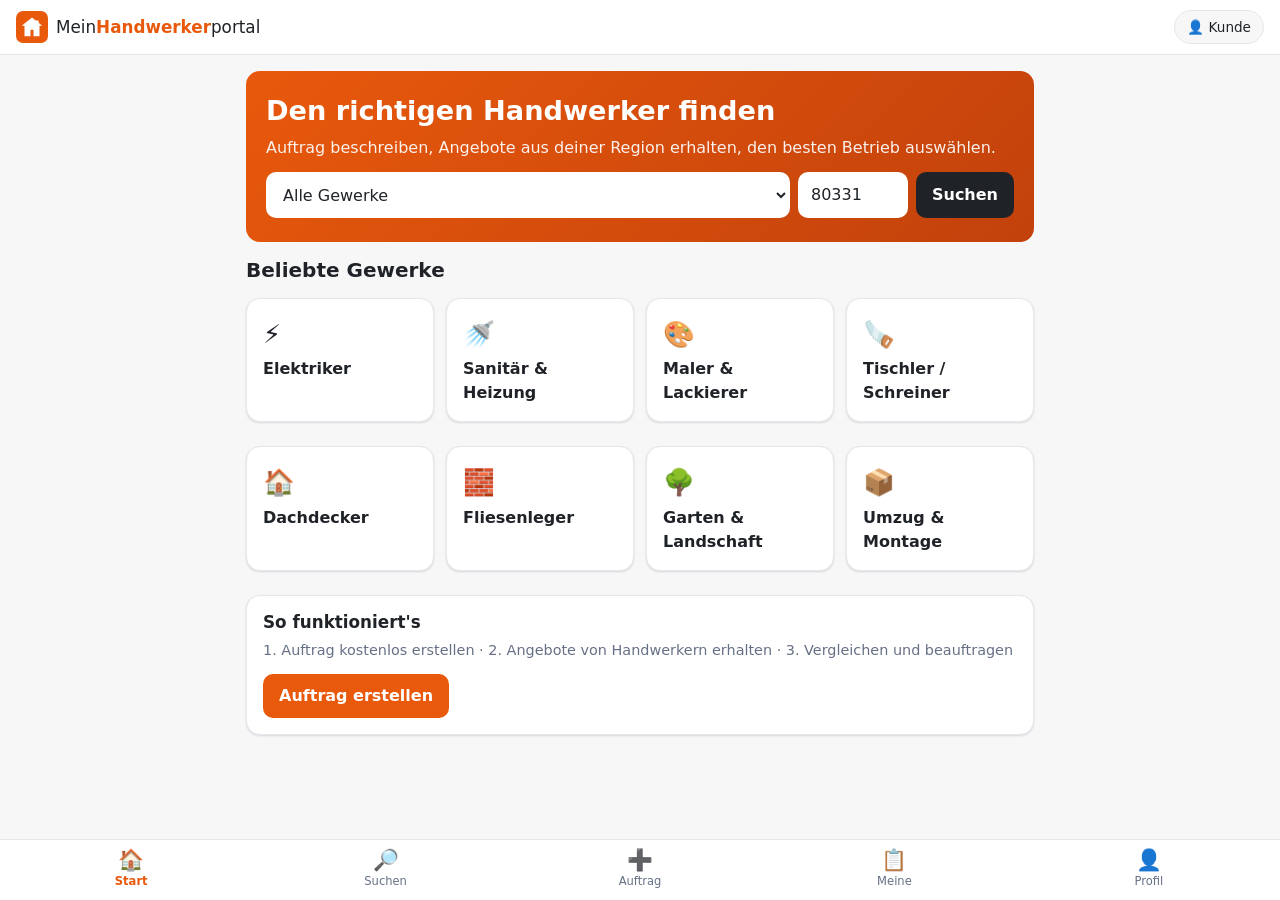
==== index.html @ 9c575790 "Prototyp der Handwerkerportal-App als installierbare PWA Kunden- und Handwerker-Modus: Handwerkersuc" ====
<!doctype html>
<html lang="de">
<head>
  <meta charset="utf-8">
  <meta name="viewport" content="width=device-width, initial-scale=1, viewport-fit=cover">
  <title>Mein Handwerkerportal</title>
  <meta name="description" content="Handwerker in deiner Region finden, Aufträge erstellen und Angebote erhalten.">
  <meta name="theme-color" content="#E8590C">
  <link rel="manifest" href="manifest.webmanifest">
  <link rel="icon" href="icons/icon.svg" type="image/svg+xml">
  <link rel="apple-touch-icon" href="icons/icon-192.png">
  <meta name="apple-mobile-web-app-capable" content="yes">
  <meta name="apple-mobile-web-app-title" content="Handwerker">
  <link rel="stylesheet" href="styles.css">
</head>
<body>
  <header class="topbar">
    <a href="#/" class="brand">
      <img src="icons/icon.svg" alt="" width="32" height="32">
      <span>Mein<b>Handwerker</b>portal</span>
    </a>
    <button id="roleToggle" class="role-toggle" type="button"></button>
  </header>

  <main id="view" tabindex="-1"></main>

  <nav class="tabbar" id="tabbar"></nav>

  <div id="toast" class="toast" role="status" aria-live="polite"></div>

  <script src="app.js"></script>
</body>
</html>
---- styles.css ----
:root {
  --brand: #E8590C;
  --brand-dark: #C2410C;
  --brand-soft: #FFF1E8;
  --bg: #F7F7F8;
  --card: #FFFFFF;
  --text: #1F2328;
  --muted: #667085;
  --line: #E4E7EC;
  --ok: #15803D;
  --ok-soft: #E8F7EE;
  --radius: 14px;
  --shadow: 0 1px 2px rgba(16,24,40,.06), 0 1px 3px rgba(16,24,40,.08);
}
@media (prefers-color-scheme: dark) {
  :root {
    --brand-soft: #3A2215;
    --bg: #111315;
    --card: #1B1E21;
    --text: #ECEDEE;
    --muted: #9BA1A6;
    --line: #2C3135;
    --ok-soft: #13291C;
    --shadow: none;
  }
}

* { box-sizing: border-box; }
html, body { margin: 0; }
body {
  font-family: system-ui, -apple-system, "Segoe UI", Roboto, sans-serif;
  background: var(--bg);
  color: var(--text);
  line-height: 1.5;
  padding-bottom: calc(72px + env(safe-area-inset-bottom));
}
a { color: var(--brand); }
h1, h2, h3 { line-height: 1.2; margin: 0 0 .5rem; }
h1 { font-size: 1.6rem; }
h2 { font-size: 1.25rem; }
h3 { font-size: 1.05rem; }
p { margin: 0 0 .75rem; }

.topbar {
  position: sticky; top: 0; z-index: 10;
  display: flex; align-items: center; justify-content: space-between; gap: 12px;
  padding: calc(10px + env(safe-area-inset-top)) 16px 10px;
  background: var(--card);
  border-bottom: 1px solid var(--line);
}
.brand { display: flex; align-items: center; gap: 8px; text-decoration: none; color: var(--text); font-size: 1.05rem; }
.brand b { color: var(--brand); }
.role-toggle {
  border: 1px solid var(--line); background: var(--bg); color: var(--text);
  border-radius: 999px; padding: 6px 12px; font: inherit; font-size: .85rem; cursor: pointer; white-space: nowrap;
}

main { max-width: 820px; margin: 0 auto; padding: 16px; outline: none; }

.hero {
  background: linear-gradient(135deg, var(--brand), var(--brand-dark));
  color: #fff; border-radius: var(--radius); padding: 24px 20px; margin-bottom: 16px;
}
.hero h1 { font-size: 1.7rem; }
.hero p { opacity: .92; }
.hero .search { display: grid; grid-template-columns: 1fr 110px auto; gap: 8px; margin-top: 12px; }
@media (max-width: 520px) { .hero .search { grid-template-columns: 1fr 1fr; } .hero .search .btn { grid-column: 1 / -1; } }

.card {
  background: var(--card); border: 1px solid var(--line); border-radius: var(--radius);
  box-shadow: var(--shadow); padding: 16px; margin-bottom: 12px;
}
.grid { display: grid; gap: 12px; grid-template-columns: repeat(auto-fill, minmax(150px, 1fr)); }
.trade {
  display: flex; flex-direction: column; align-items: flex-start; gap: 4px;
  text-decoration: none; color: var(--text); cursor: pointer; text-align: left; font: inherit;
}
.trade .emoji { font-size: 1.6rem; }
.trade:hover { border-color: var(--brand); }

.row { display: flex; gap: 12px; align-items: center; justify-content: space-between; flex-wrap: wrap; }
.muted { color: var(--muted); font-size: .9rem; }
.tag {
  display: inline-block; background: var(--brand-soft); color: var(--brand-dark);
  border-radius: 999px; padding: 2px 10px; font-size: .8rem; font-weight: 600;
}
@media (prefers-color-scheme: dark) { .tag { color: #FDBA8C; } }
.tag.ok { background: var(--ok-soft); color: var(--ok); }
.stars { color: #F59E0B; letter-spacing: 1px; }

label { display: block; font-weight: 600; font-size: .9rem; margin: 12px 0 4px; }
input, select, textarea {
  width: 100%; font: inherit; color: var(--text); background: var(--card);
  border: 1px solid var(--line); border-radius: 10px; padding: 10px 12px;
}
.hero input, .hero select { border-color: transparent; }
textarea { min-height: 110px; resize: vertical; }
input:focus, select:focus, textarea:focus { outline: 2px solid var(--brand); outline-offset: 0; border-color: transparent; }
.two { display: grid; grid-template-columns: 1fr 1fr; gap: 12px; }
@media (max-width: 520px) { .two { grid-template-columns: 1fr; } }

.btn {
  display: inline-flex; align-items: center; justify-content: center; gap: 6px;
  border: 0; border-radius: 10px; padding: 10px 16px; font: inherit; font-weight: 600;
  background: var(--brand); color: #fff; cursor: pointer; text-decoration: none;
}
.btn:hover { background: var(--brand-dark); }
.btn.secondary { background: var(--bg); color: var(--text); border: 1px solid var(--line); }
.hero .btn { background: #1F2328; }
.btn.block { width: 100%; margin-top: 16px; }
.btn.small { padding: 6px 12px; font-size: .9rem; }

.offer { border-top: 1px solid var(--line); padding-top: 10px; margin-top: 10px; }
.empty { text-align: center; padding: 32px 16px; color: var(--muted); }

.tabbar {
  position: fixed; left: 0; right: 0; bottom: 0; z-index: 10;
  display: flex; justify-content: space-around;
  background: var(--card); border-top: 1px solid var(--line);
  padding: 6px 4px calc(6px + env(safe-area-inset-bottom));
}
.tabbar a {
  flex: 1; display: flex; flex-direction: column; align-items: center; gap: 2px;
  text-decoration: none; color: var(--muted); font-size: .72rem; padding: 4px;
}
.tabbar a .ico { font-size: 1.3rem; line-height: 1; }
.tabbar a.active { color: var(--brand); font-weight: 600; }

.toast {
  position: fixed; left: 50%; bottom: calc(84px + env(safe-area-inset-bottom));
  transform: translateX(-50%) translateY(20px); opacity: 0; pointer-events: none;
  background: #1F2328; color: #fff; padding: 10px 16px; border-radius: 10px;
  transition: .2s; max-width: calc(100% - 32px);
}
.toast.show { opacity: 1; transform: translateX(-50%) translateY(0); }
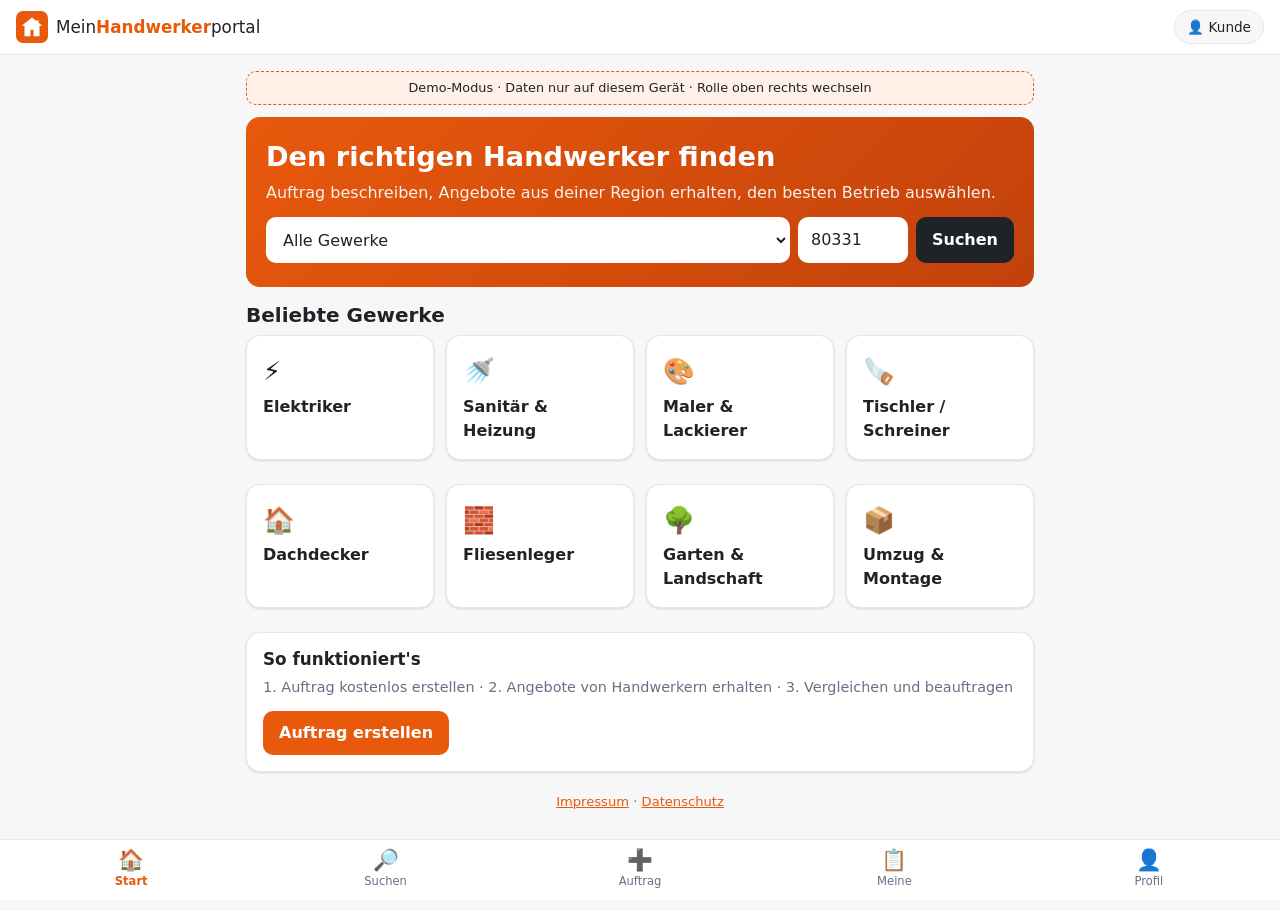
==== commit 40be35cc: "Supabase-Backend: Login, Datenbank und Zugriffsregeln - supabase/schema.sql: Profile, Aufträge, Ange" ====
--- a/index.html
+++ b/index.html
@@ -19,7 +19,7 @@
       <img src="icons/icon.svg" alt="" width="32" height="32">
       <span>Mein<b>Handwerker</b>portal</span>
     </a>
-    <button id="roleToggle" class="role-toggle" type="button"></button>
+    <button id="topAction" class="role-toggle" type="button"></button>
   </header>
 
   <main id="view" tabindex="-1"></main>
@@ -28,6 +28,9 @@
 
   <div id="toast" class="toast" role="status" aria-live="polite"></div>
 
+  <script src="vendor/supabase-2.118.0.js"></script>
+  <script src="config.js"></script>
+  <script src="api.js"></script>
   <script src="app.js"></script>
 </body>
 </html>
--- a/styles.css
+++ b/styles.css
@@ -133,3 +133,37 @@
   transition: .2s; max-width: calc(100% - 32px);
 }
 .toast.show { opacity: 1; transform: translateX(-50%) translateY(0); }
+
+/* ---------- Ergänzungen Backend-Version ---------- */
+.demo-banner {
+  background: var(--brand-soft); color: var(--text); border: 1px dashed var(--brand);
+  border-radius: 10px; padding: 6px 12px; font-size: .8rem; text-align: center; margin-bottom: 12px;
+}
+.link-card { display: block; text-decoration: none; color: inherit; }
+.link-card:hover { border-color: var(--brand); }
+.link-card h3 { margin: 0; }
+.link-btn {
+  background: none; border: 0; padding: 8px 0 0; font: inherit; font-size: .9rem;
+  color: var(--brand); cursor: pointer; text-decoration: underline;
+}
+.center { text-align: center; }
+.small { font-size: .82rem; }
+.tag.muted-tag { background: var(--bg); color: var(--muted); border: 1px solid var(--line); }
+.choice { border: 0; padding: 0; margin: 0; display: grid; grid-template-columns: 1fr 1fr; gap: 8px; }
+.choice legend { font-weight: 600; font-size: .9rem; margin-bottom: 6px; padding: 0; }
+.choice label {
+  margin: 0; border: 1px solid var(--line); border-radius: 10px; padding: 10px 12px; cursor: pointer;
+  display: flex; align-items: flex-start; gap: 8px;
+}
+.choice label span { display: flex; flex-direction: column; }
+.choice label strong { white-space: nowrap; }
+.choice label small { font-weight: 400; color: var(--muted); }
+.choice input { margin-top: 4px; }
+.choice label:has(input:checked) { border-color: var(--brand); background: var(--brand-soft); }
+.choice input, .check input { width: auto; }
+.check { display: flex; gap: 8px; align-items: flex-start; font-weight: 400; }
+.checks { display: grid; grid-template-columns: repeat(auto-fill, minmax(170px, 1fr)); gap: 4px 12px; }
+.checks .check { margin: 4px 0; }
+.btn:disabled { opacity: .6; cursor: wait; }
+main[aria-busy="true"] { opacity: .6; transition: opacity .2s .15s; }
+.row h1, .row h3 { margin: 0; }
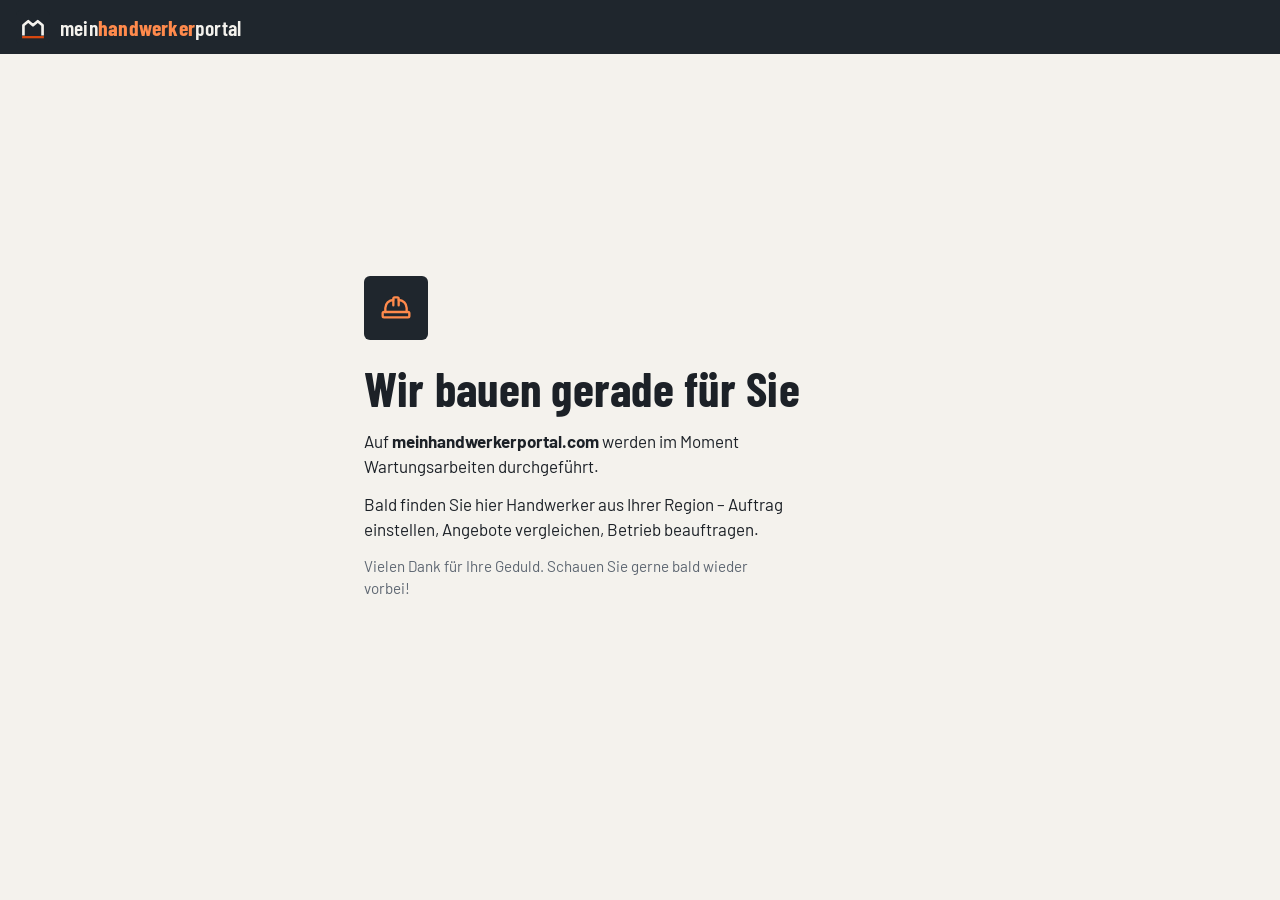
==== commit ba049ca5: "Neues Erscheinungsbild: eigene Schrift, Linien-Icons, ruhigere Farben - Emojis durch einheitliche Li" ====
--- a/index.html
+++ b/index.html
@@ -5,19 +5,21 @@
   <meta name="viewport" content="width=device-width, initial-scale=1, viewport-fit=cover">
   <title>Mein Handwerkerportal</title>
   <meta name="description" content="Handwerker in deiner Region finden, Aufträge erstellen und Angebote erhalten.">
-  <meta name="theme-color" content="#E8590C">
+  <meta name="theme-color" content="#1F262D">
   <link rel="manifest" href="manifest.webmanifest">
   <link rel="icon" href="icons/icon.svg" type="image/svg+xml">
   <link rel="apple-touch-icon" href="icons/icon-192.png">
   <meta name="apple-mobile-web-app-capable" content="yes">
   <meta name="apple-mobile-web-app-title" content="Handwerker">
+  <link rel="preload" href="fonts/barlow-latin-400-normal.woff2" as="font" type="font/woff2" crossorigin>
+  <link rel="preload" href="fonts/barlow-condensed-latin-700-normal.woff2" as="font" type="font/woff2" crossorigin>
   <link rel="stylesheet" href="styles.css">
 </head>
 <body>
   <header class="topbar">
     <a href="#/" class="brand">
-      <img src="icons/icon.svg" alt="" width="32" height="32">
-      <span>Mein<b>Handwerker</b>portal</span>
+      <img src="icons/icon.svg" alt="" width="34" height="34">
+      <span class="wordmark">mein<b>handwerker</b>portal</span>
     </a>
     <button id="topAction" class="role-toggle" type="button"></button>
   </header>
@@ -30,6 +32,7 @@
 
   <script src="vendor/supabase-2.118.0.js"></script>
   <script src="config.js"></script>
+  <script src="icons.js"></script>
   <script src="api.js"></script>
   <script src="app.js"></script>
 </body>
--- a/styles.css
+++ b/styles.css
@@ -1,169 +1,288 @@
+/* =====================================================================
+ * Mein Handwerkerportal – Gestaltung
+ * Schrift: Barlow / Barlow Condensed (lokal eingebunden, SIL OFL, siehe fonts/)
+ * ===================================================================== */
+@font-face { font-family: 'Barlow'; font-weight: 400; font-display: swap; src: url('fonts/barlow-latin-400-normal.woff2') format('woff2'); }
+@font-face { font-family: 'Barlow'; font-weight: 500; font-display: swap; src: url('fonts/barlow-latin-500-normal.woff2') format('woff2'); }
+@font-face { font-family: 'Barlow'; font-weight: 600; font-display: swap; src: url('fonts/barlow-latin-600-normal.woff2') format('woff2'); }
+@font-face { font-family: 'Barlow'; font-weight: 700; font-display: swap; src: url('fonts/barlow-latin-700-normal.woff2') format('woff2'); }
+@font-face { font-family: 'Barlow Condensed'; font-weight: 600; font-display: swap; src: url('fonts/barlow-condensed-latin-600-normal.woff2') format('woff2'); }
+@font-face { font-family: 'Barlow Condensed'; font-weight: 700; font-display: swap; src: url('fonts/barlow-condensed-latin-700-normal.woff2') format('woff2'); }
+
 :root {
-  --brand: #E8590C;
-  --brand-dark: #C2410C;
-  --brand-soft: #FFF1E8;
-  --bg: #F7F7F8;
+  --ink: #1C2127;          /* Text */
+  --muted: #5E6772;
+  --bg: #F4F2ED;           /* warmes Papierweiß */
   --card: #FFFFFF;
-  --text: #1F2328;
-  --muted: #667085;
-  --line: #E4E7EC;
-  --ok: #15803D;
-  --ok-soft: #E8F7EE;
-  --radius: 14px;
-  --shadow: 0 1px 2px rgba(16,24,40,.06), 0 1px 3px rgba(16,24,40,.08);
+  --line: #E0DCD3;
+  --line-strong: #C9C3B7;
+  --dark: #1F262D;         /* Anthrazit: Kopfbereich, Logo */
+  --dark-2: #2A333C;
+  --on-dark: #F4F2ED;
+  --on-dark-muted: #AEB6BF;
+  --brand: #D9480F;        /* Signalorange – nur für Handlungen */
+  --brand-dark: #B23A0A;
+  --brand-soft: #FBEADF;
+  --ok: #2B7A3D;
+  --ok-soft: #E3F1E6;
+  --radius: 6px;
+  --font: 'Barlow', system-ui, -apple-system, 'Segoe UI', Roboto, sans-serif;
+  --font-cond: 'Barlow Condensed', 'Barlow', system-ui, sans-serif;
+  color-scheme: light;
 }
 @media (prefers-color-scheme: dark) {
   :root {
-    --brand-soft: #3A2215;
-    --bg: #111315;
-    --card: #1B1E21;
-    --text: #ECEDEE;
-    --muted: #9BA1A6;
-    --line: #2C3135;
-    --ok-soft: #13291C;
-    --shadow: none;
+    --ink: #ECEAE5;
+    --muted: #A3ABB4;
+    --bg: #15191D;
+    --card: #1D2227;
+    --line: #2E353C;
+    --line-strong: #434C55;
+    --dark: #0F1316;
+    --dark-2: #1A2026;
+    --brand: #F06A2E;
+    --brand-dark: #D9480F;
+    --brand-soft: #3A2318;
+    --ok: #6FC287;
+    --ok-soft: #183021;
+    color-scheme: dark;
   }
 }
 
 * { box-sizing: border-box; }
 html, body { margin: 0; }
 body {
-  font-family: system-ui, -apple-system, "Segoe UI", Roboto, sans-serif;
+  font-family: var(--font);
+  font-size: 17px;
   background: var(--bg);
-  color: var(--text);
+  color: var(--ink);
   line-height: 1.5;
-  padding-bottom: calc(72px + env(safe-area-inset-bottom));
-}
-a { color: var(--brand); }
-h1, h2, h3 { line-height: 1.2; margin: 0 0 .5rem; }
-h1 { font-size: 1.6rem; }
-h2 { font-size: 1.25rem; }
-h3 { font-size: 1.05rem; }
+  -webkit-font-smoothing: antialiased;
+  padding-bottom: calc(68px + env(safe-area-inset-bottom));
+}
+a { color: var(--brand); text-underline-offset: 2px; }
+h1, h2, h3 { font-family: var(--font-cond); font-weight: 700; line-height: 1.1; margin: 0 0 .5rem; letter-spacing: .005em; }
+h1 { font-size: 2rem; }
+h2 { font-size: 1.45rem; }
+h3 { font-size: 1.2rem; font-weight: 600; }
 p { margin: 0 0 .75rem; }
-
+[hidden] { display: none !important; }
+
+.i { width: 1.15em; height: 1.15em; flex: none; vertical-align: -.2em; }
+
+/* ---------- Kopfzeile ---------- */
 .topbar {
   position: sticky; top: 0; z-index: 10;
   display: flex; align-items: center; justify-content: space-between; gap: 12px;
   padding: calc(10px + env(safe-area-inset-top)) 16px 10px;
-  background: var(--card);
-  border-bottom: 1px solid var(--line);
-}
-.brand { display: flex; align-items: center; gap: 8px; text-decoration: none; color: var(--text); font-size: 1.05rem; }
-.brand b { color: var(--brand); }
+  background: var(--dark); color: var(--on-dark);
+}
+.brand { display: flex; align-items: center; gap: 10px; text-decoration: none; color: inherit; min-width: 0; }
+.brand img { border-radius: 5px; }
+.wordmark { font-family: var(--font-cond); font-weight: 600; font-size: 1.35rem; letter-spacing: .01em; white-space: nowrap; }
+.wordmark b { font-weight: 700; color: #FF8A4C; }
 .role-toggle {
-  border: 1px solid var(--line); background: var(--bg); color: var(--text);
-  border-radius: 999px; padding: 6px 12px; font: inherit; font-size: .85rem; cursor: pointer; white-space: nowrap;
-}
-
-main { max-width: 820px; margin: 0 auto; padding: 16px; outline: none; }
-
+  display: inline-flex; align-items: center; gap: 6px;
+  border: 1px solid #3C4650; background: transparent; color: var(--on-dark);
+  border-radius: var(--radius); padding: 6px 12px; font: inherit; font-size: .9rem; font-weight: 500;
+  cursor: pointer; white-space: nowrap;
+}
+.role-toggle:hover { border-color: var(--on-dark-muted); }
+
+main { max-width: 860px; margin: 0 auto; padding: 20px 16px; outline: none; }
+
+/* ---------- Startseite ---------- */
 .hero {
-  background: linear-gradient(135deg, var(--brand), var(--brand-dark));
-  color: #fff; border-radius: var(--radius); padding: 24px 20px; margin-bottom: 16px;
-}
-.hero h1 { font-size: 1.7rem; }
-.hero p { opacity: .92; }
-.hero .search { display: grid; grid-template-columns: 1fr 110px auto; gap: 8px; margin-top: 12px; }
-@media (max-width: 520px) { .hero .search { grid-template-columns: 1fr 1fr; } .hero .search .btn { grid-column: 1 / -1; } }
-
+  background: var(--dark); color: var(--on-dark);
+  margin: -20px -16px 28px; padding: 32px 20px 28px;
+  border-bottom: 4px solid var(--brand);
+}
+@media (min-width: 892px) { .hero { margin: 0 0 28px; border-radius: var(--radius); } }
+.eyebrow {
+  font-family: var(--font-cond); font-weight: 600; text-transform: uppercase; letter-spacing: .12em;
+  font-size: .85rem; color: var(--on-dark-muted); margin-bottom: 10px;
+}
+.hero h1 { font-size: clamp(2.1rem, 7vw, 3rem); max-width: 16ch; }
+.hero h1 span { color: #FF8A4C; }
+.hero p { color: var(--on-dark-muted); max-width: 52ch; }
+.hero .search { display: grid; grid-template-columns: 1fr 120px auto; gap: 8px; margin-top: 20px; }
+.hero .search select, .hero .search input { border-color: transparent; background: #fff; color: #1C2127; }
+@media (max-width: 560px) { .hero .search { grid-template-columns: 1fr 1fr; } .hero .search .btn { grid-column: 1 / -1; } }
+
+.section { margin-bottom: 32px; }
+.section-head { display: flex; align-items: baseline; justify-content: space-between; gap: 12px; margin-bottom: 10px; }
+.section-head h2 { margin: 0; }
+.section-head a { font-weight: 600; font-size: .95rem; }
+
+.trade-list {
+  display: grid; grid-template-columns: 1fr 1fr; gap: 0;
+  background: var(--card); border: 1px solid var(--line); border-radius: var(--radius); overflow: hidden;
+}
+@media (max-width: 560px) { .trade-list { grid-template-columns: 1fr; } }
+.trade-row {
+  display: flex; align-items: center; gap: 12px; padding: 12px 14px;
+  color: var(--ink); text-decoration: none; font-weight: 500;
+  border-bottom: 1px solid var(--line); border-right: 1px solid var(--line);
+}
+.trade-row:hover { background: var(--bg); }
+.trade-row .chev { margin-left: auto; color: var(--muted); }
+.trade-ico {
+  width: 38px; height: 38px; border-radius: var(--radius); flex: none;
+  display: flex; align-items: center; justify-content: center;
+  background: var(--brand-soft); color: var(--brand-dark);
+}
+@media (prefers-color-scheme: dark) { .trade-ico { color: #FFB089; } }
+.trade-ico .i { width: 20px; height: 20px; }
+
+.steps { list-style: none; padding: 0; margin: 0 0 16px; display: grid; gap: 0; counter-reset: s; }
+.steps li { display: grid; grid-template-columns: 56px 1fr; gap: 4px 12px; padding: 14px 0; border-top: 1px solid var(--line); counter-increment: s; }
+.steps li:last-child { border-bottom: 1px solid var(--line); }
+.steps li::before {
+  content: counter(s, decimal-leading-zero); grid-row: span 2;
+  font-family: var(--font-cond); font-weight: 700; font-size: 2rem; line-height: 1; color: var(--brand);
+}
+.steps strong { font-family: var(--font-cond); font-size: 1.2rem; font-weight: 600; }
+.steps span { color: var(--muted); }
+@media (min-width: 700px) {
+  .steps { grid-template-columns: repeat(3, 1fr); gap: 20px; }
+  .steps li, .steps li:last-child { grid-template-columns: 1fr; border-bottom: 0; border-top: 2px solid var(--ink); }
+  .steps li::before { grid-row: auto; margin-bottom: 6px; }
+}
+
+.pro-band {
+  background: var(--dark-2); color: var(--on-dark); border-radius: var(--radius);
+  padding: 22px 20px; display: grid; gap: 4px;
+}
+@media (prefers-color-scheme: light) { .pro-band { background: var(--dark); } }
+.pro-band p { color: var(--on-dark-muted); max-width: 52ch; }
+.pro-band .btn { justify-self: start; }
+
+/* ---------- Bausteine ---------- */
 .card {
   background: var(--card); border: 1px solid var(--line); border-radius: var(--radius);
-  box-shadow: var(--shadow); padding: 16px; margin-bottom: 12px;
-}
-.grid { display: grid; gap: 12px; grid-template-columns: repeat(auto-fill, minmax(150px, 1fr)); }
-.trade {
-  display: flex; flex-direction: column; align-items: flex-start; gap: 4px;
-  text-decoration: none; color: var(--text); cursor: pointer; text-align: left; font: inherit;
-}
-.trade .emoji { font-size: 1.6rem; }
-.trade:hover { border-color: var(--brand); }
-
+  padding: 16px; margin-bottom: 12px;
+}
+.link-card { display: block; text-decoration: none; color: inherit; transition: border-color .15s; }
+.link-card:hover { border-color: var(--line-strong); }
+.link-card h3 { margin: 0; }
 .row { display: flex; gap: 12px; align-items: center; justify-content: space-between; flex-wrap: wrap; }
-.muted { color: var(--muted); font-size: .9rem; }
+.row h1, .row h3 { margin: 0; }
+.muted { color: var(--muted); font-size: .95rem; }
+.meta { display: flex; flex-wrap: wrap; gap: 4px 14px; color: var(--muted); font-size: .95rem; margin: 6px 0 0; }
+.meta > span { display: inline-flex; align-items: center; gap: 5px; }
+.meta a { color: inherit; }
+.contact { display: flex; align-items: center; gap: 8px; margin: 0 0 6px; }
+
 .tag {
-  display: inline-block; background: var(--brand-soft); color: var(--brand-dark);
-  border-radius: 999px; padding: 2px 10px; font-size: .8rem; font-weight: 600;
-}
-@media (prefers-color-scheme: dark) { .tag { color: #FDBA8C; } }
+  display: inline-flex; align-items: center; gap: 5px;
+  background: var(--brand-soft); color: var(--brand-dark);
+  border-radius: 4px; padding: 2px 8px; font-size: .82rem; font-weight: 600; white-space: nowrap;
+}
+@media (prefers-color-scheme: dark) { .tag { color: #FFB089; } }
+.tag .i { width: 14px; height: 14px; }
 .tag.ok { background: var(--ok-soft); color: var(--ok); }
-.stars { color: #F59E0B; letter-spacing: 1px; }
-
-label { display: block; font-weight: 600; font-size: .9rem; margin: 12px 0 4px; }
+.tag.muted-tag { background: transparent; color: var(--muted); border: 1px solid var(--line); }
+
+label { display: block; font-weight: 600; font-size: .95rem; margin: 14px 0 5px; }
 input, select, textarea {
-  width: 100%; font: inherit; color: var(--text); background: var(--card);
-  border: 1px solid var(--line); border-radius: 10px; padding: 10px 12px;
-}
-.hero input, .hero select { border-color: transparent; }
-textarea { min-height: 110px; resize: vertical; }
-input:focus, select:focus, textarea:focus { outline: 2px solid var(--brand); outline-offset: 0; border-color: transparent; }
-.two { display: grid; grid-template-columns: 1fr 1fr; gap: 12px; }
-@media (max-width: 520px) { .two { grid-template-columns: 1fr; } }
+  width: 100%; font: inherit; font-size: 1rem; color: var(--ink); background: var(--card);
+  border: 1px solid var(--line-strong); border-radius: var(--radius); padding: 10px 12px;
+}
+textarea { min-height: 120px; resize: vertical; }
+input:focus, select:focus, textarea:focus { outline: 2px solid var(--brand); outline-offset: -1px; border-color: transparent; }
+input:disabled { background: var(--bg); color: var(--muted); }
+.two { display: grid; grid-template-columns: 1fr 1fr; gap: 0 12px; }
+@media (max-width: 560px) { .two { grid-template-columns: 1fr; } }
 
 .btn {
-  display: inline-flex; align-items: center; justify-content: center; gap: 6px;
-  border: 0; border-radius: 10px; padding: 10px 16px; font: inherit; font-weight: 600;
+  display: inline-flex; align-items: center; justify-content: center; gap: 8px;
+  border: 1px solid transparent; border-radius: var(--radius); padding: 11px 18px;
+  font: inherit; font-weight: 600; font-size: 1rem; line-height: 1.2;
   background: var(--brand); color: #fff; cursor: pointer; text-decoration: none;
 }
 .btn:hover { background: var(--brand-dark); }
-.btn.secondary { background: var(--bg); color: var(--text); border: 1px solid var(--line); }
-.hero .btn { background: #1F2328; }
-.btn.block { width: 100%; margin-top: 16px; }
-.btn.small { padding: 6px 12px; font-size: .9rem; }
-
-.offer { border-top: 1px solid var(--line); padding-top: 10px; margin-top: 10px; }
-.empty { text-align: center; padding: 32px 16px; color: var(--muted); }
-
+.btn.secondary { background: transparent; color: var(--ink); border-color: var(--line-strong); }
+.btn.secondary:hover { background: var(--card); border-color: var(--ink); }
+.btn.block { width: 100%; margin-top: 18px; }
+.btn.small { padding: 7px 12px; font-size: .92rem; }
+.btn:disabled { opacity: .6; cursor: wait; }
+.link-btn {
+  background: none; border: 0; padding: 8px 0 0; font: inherit; font-size: .95rem;
+  color: var(--brand); cursor: pointer; text-decoration: underline; text-underline-offset: 2px;
+}
+.back { display: inline-flex; align-items: center; gap: 6px; color: var(--muted); text-decoration: none; font-weight: 500; margin-bottom: 10px; }
+.back:hover { color: var(--ink); }
+
+.offer { border-top: 1px solid var(--line); padding-top: 12px; margin-top: 12px; }
+.price { font-family: var(--font-cond); font-weight: 700; font-size: 1.35rem; }
+.empty { text-align: center; padding: 36px 16px; color: var(--muted); }
+.empty h2 { color: var(--ink); }
+.center { text-align: center; }
+.small { font-size: .85rem; }
+
+.choice { border: 0; padding: 0; margin: 0; display: grid; grid-template-columns: 1fr 1fr; gap: 8px; }
+.choice legend { font-weight: 600; font-size: .95rem; margin-bottom: 6px; padding: 0; }
+.choice label {
+  margin: 0; border: 1px solid var(--line-strong); border-radius: var(--radius); padding: 12px; cursor: pointer;
+  display: flex; align-items: flex-start; gap: 10px;
+}
+.choice label span { display: flex; flex-direction: column; }
+.choice label strong { display: inline-flex; align-items: center; gap: 6px; white-space: nowrap; font-size: 1.05rem; }
+.choice label small { font-weight: 400; color: var(--muted); }
+.choice label:has(input:checked) { border-color: var(--brand); box-shadow: inset 0 0 0 1px var(--brand); background: var(--brand-soft); }
+.choice input, .check input { width: auto; margin-top: 4px; accent-color: var(--brand); }
+.check { display: flex; gap: 8px; align-items: flex-start; font-weight: 400; }
+.checks { display: grid; grid-template-columns: repeat(auto-fill, minmax(180px, 1fr)); gap: 2px 12px; }
+.checks .check { margin: 6px 0; }
+
+main[aria-busy="true"] { opacity: .55; transition: opacity .2s .15s; }
+
+.demo-banner {
+  border: 1px dashed var(--line-strong); color: var(--muted);
+  border-radius: var(--radius); padding: 6px 12px; font-size: .85rem; text-align: center; margin-bottom: 16px;
+}
+
+/* ---------- Navigation unten ---------- */
 .tabbar {
   position: fixed; left: 0; right: 0; bottom: 0; z-index: 10;
   display: flex; justify-content: space-around;
   background: var(--card); border-top: 1px solid var(--line);
-  padding: 6px 4px calc(6px + env(safe-area-inset-bottom));
+  padding: 4px 4px calc(4px + env(safe-area-inset-bottom));
 }
 .tabbar a {
-  flex: 1; display: flex; flex-direction: column; align-items: center; gap: 2px;
-  text-decoration: none; color: var(--muted); font-size: .72rem; padding: 4px;
-}
-.tabbar a .ico { font-size: 1.3rem; line-height: 1; }
-.tabbar a.active { color: var(--brand); font-weight: 600; }
+  flex: 1; display: flex; flex-direction: column; align-items: center; gap: 3px; max-width: 120px;
+  text-decoration: none; color: var(--muted); font-size: .75rem; font-weight: 500; padding: 6px 4px 4px;
+  border-top: 2px solid transparent; margin-top: -5px;
+}
+.tabbar a .i { width: 22px; height: 22px; }
+.tabbar a.active { color: var(--ink); border-top-color: var(--brand); }
+.tabbar a.active .i { color: var(--brand); }
 
 .toast {
-  position: fixed; left: 50%; bottom: calc(84px + env(safe-area-inset-bottom));
-  transform: translateX(-50%) translateY(20px); opacity: 0; pointer-events: none;
-  background: #1F2328; color: #fff; padding: 10px 16px; border-radius: 10px;
-  transition: .2s; max-width: calc(100% - 32px);
+  position: fixed; left: 50%; bottom: calc(80px + env(safe-area-inset-bottom));
+  transform: translateX(-50%) translateY(16px); opacity: 0; pointer-events: none;
+  background: var(--dark); color: var(--on-dark); padding: 10px 16px; border-radius: var(--radius);
+  border-left: 4px solid var(--brand); transition: .2s; max-width: calc(100% - 32px); font-weight: 500;
 }
 .toast.show { opacity: 1; transform: translateX(-50%) translateY(0); }
 
-/* ---------- Ergänzungen Backend-Version ---------- */
-.demo-banner {
-  background: var(--brand-soft); color: var(--text); border: 1px dashed var(--brand);
-  border-radius: 10px; padding: 6px 12px; font-size: .8rem; text-align: center; margin-bottom: 12px;
-}
-.link-card { display: block; text-decoration: none; color: inherit; }
-.link-card:hover { border-color: var(--brand); }
-.link-card h3 { margin: 0; }
-.link-btn {
-  background: none; border: 0; padding: 8px 0 0; font: inherit; font-size: .9rem;
-  color: var(--brand); cursor: pointer; text-decoration: underline;
-}
-.center { text-align: center; }
-.small { font-size: .82rem; }
-.tag.muted-tag { background: var(--bg); color: var(--muted); border: 1px solid var(--line); }
-.choice { border: 0; padding: 0; margin: 0; display: grid; grid-template-columns: 1fr 1fr; gap: 8px; }
-.choice legend { font-weight: 600; font-size: .9rem; margin-bottom: 6px; padding: 0; }
-.choice label {
-  margin: 0; border: 1px solid var(--line); border-radius: 10px; padding: 10px 12px; cursor: pointer;
-  display: flex; align-items: flex-start; gap: 8px;
-}
-.choice label span { display: flex; flex-direction: column; }
-.choice label strong { white-space: nowrap; }
-.choice label small { font-weight: 400; color: var(--muted); }
-.choice input { margin-top: 4px; }
-.choice label:has(input:checked) { border-color: var(--brand); background: var(--brand-soft); }
-.choice input, .check input { width: auto; }
-.check { display: flex; gap: 8px; align-items: flex-start; font-weight: 400; }
-.checks { display: grid; grid-template-columns: repeat(auto-fill, minmax(170px, 1fr)); gap: 4px 12px; }
-.checks .check { margin: 4px 0; }
-.btn:disabled { opacity: .6; cursor: wait; }
-main[aria-busy="true"] { opacity: .6; transition: opacity .2s .15s; }
-.row h1, .row h3 { margin: 0; }
+/* ---------- Wartungsmodus ---------- */
+body.maintenance { padding-bottom: 0; }
+.maint {
+  min-height: calc(100vh - 160px); display: flex; flex-direction: column;
+  align-items: flex-start; justify-content: center; padding: 24px 4px; max-width: 560px; margin: 0 auto;
+}
+.maint-icon {
+  width: 64px; height: 64px; border-radius: var(--radius); margin-bottom: 22px;
+  display: flex; align-items: center; justify-content: center; background: var(--dark); color: #FF8A4C;
+}
+.maint-icon .i { width: 32px; height: 32px; }
+.maint h1 { font-size: clamp(2.2rem, 8vw, 3rem); margin-bottom: 14px; }
+.maint p { max-width: 46ch; }
+.preview-bar { background: var(--brand); color: #fff; text-align: center; font-size: .85rem; font-weight: 500; padding: 6px 12px; }
+.preview-bar a { color: #fff; }
+
+/* Formulare: kein Abstand über dem ersten Feld */
+form.card > label:first-child, form.card > fieldset:first-child, form.card > h2:first-child,
+.card.two > div:first-child > label { margin-top: 0; }
+@media (min-width: 561px) { .card.two > div > label { margin-top: 0; } }
